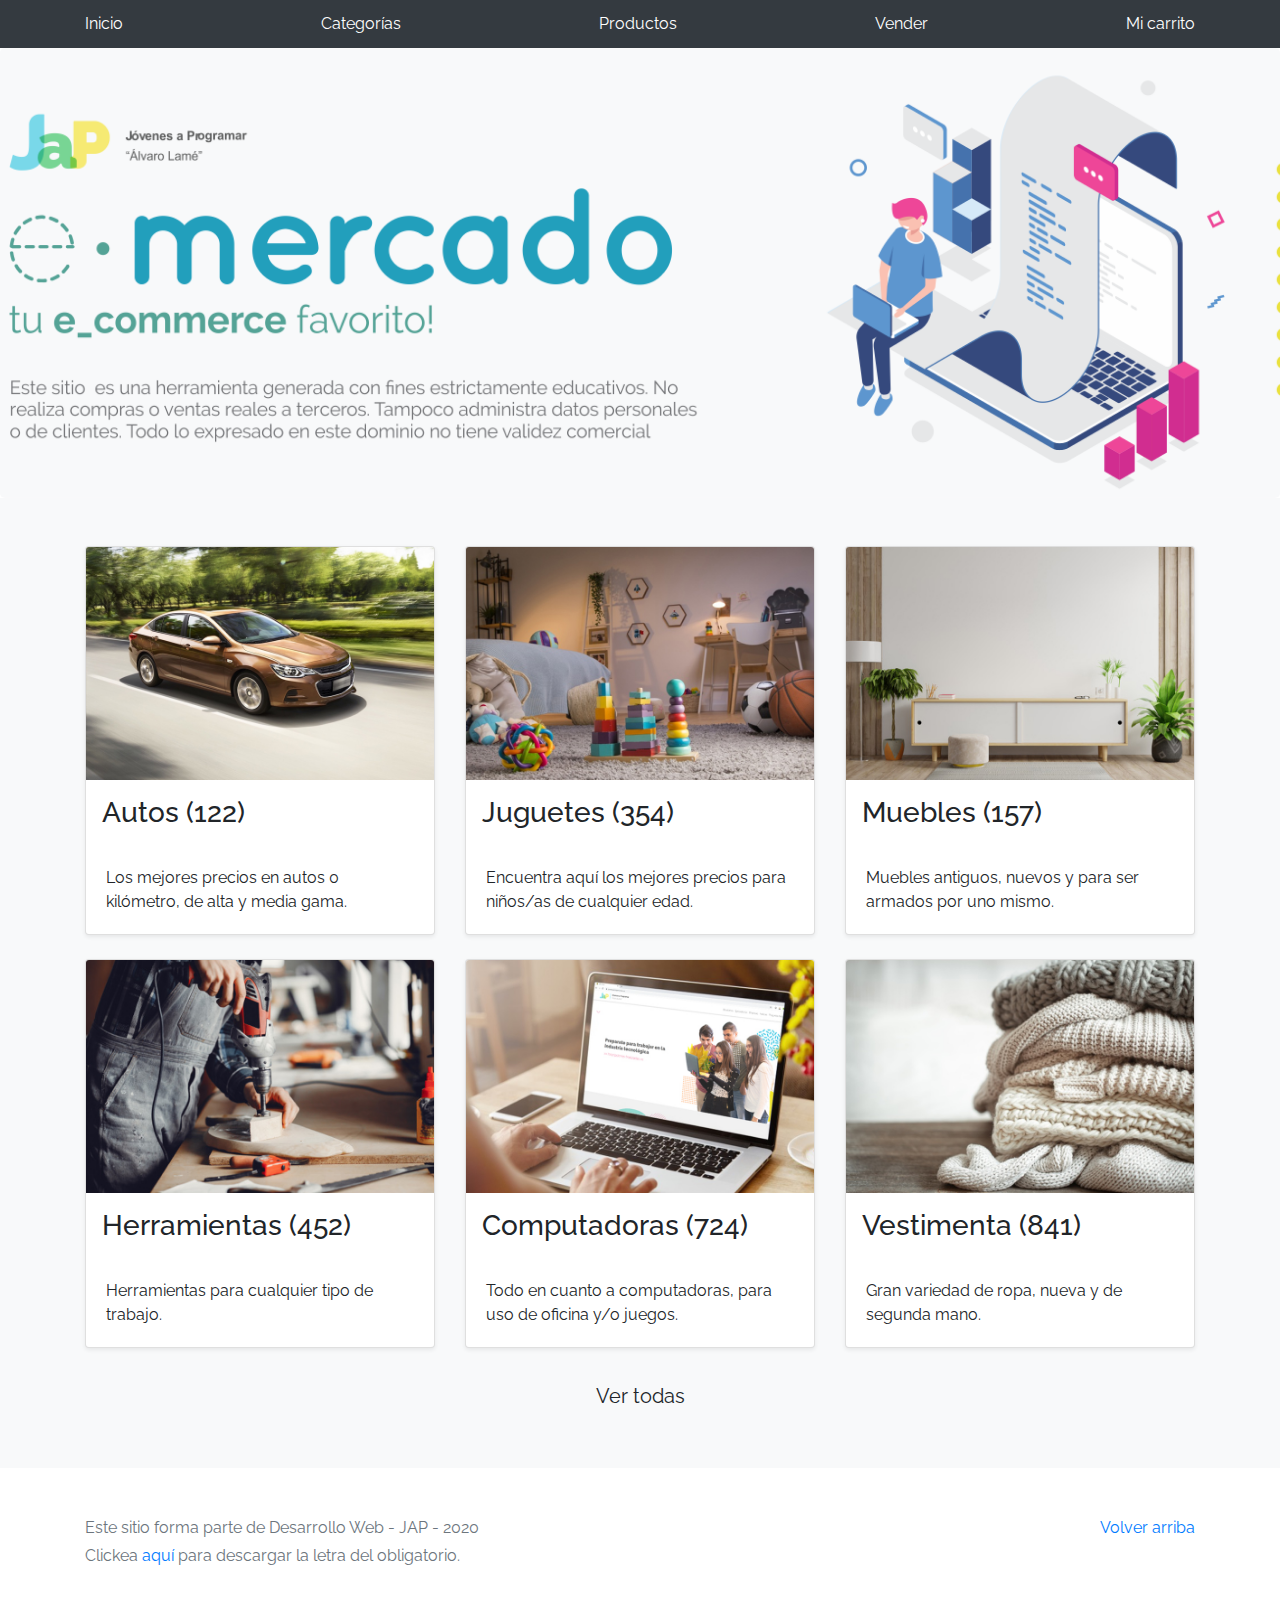
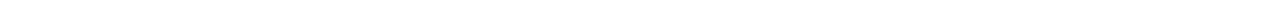
==== index.html @ 445b1076 "Agrego repo de jap" ====
<!DOCTYPE html>
<!-- saved from url=(0049)https://getbootstrap.com/docs/4.3/examples/album/ -->
<html lang="en">
  <head>
    <meta http-equiv="Content-Type" content="text/html; charset=UTF-8">
    <meta name="viewport" content="width=device-width, initial-scale=1, shrink-to-fit=no">
    <meta name="description" content="">
    <title>eMercado - Todo lo que busques está aquí</title>

    <link rel="canonical" href="https://getbootstrap.com/docs/4.3/examples/album/">
    <link href="https://fonts.googleapis.com/css?family=Raleway:300,300i,400,400i,700,700i,900,900i" rel="stylesheet">
    <!-- Bootstrap core CSS -->
    <link href="css/bootstrap.min.css" rel="stylesheet">
    <link href="css/styles.css" rel="stylesheet">
  </head>
  <body>
    <nav class="site-header sticky-top py-1 bg-dark">
      <div class="container d-flex flex-column flex-md-row justify-content-between">
        <a class="py-2 d-none d-md-inline-block" href="index.html">Inicio</a>
        <a class="py-2 d-none d-md-inline-block" href="categories.html">Categorías</a>
        <a class="py-2 d-none d-md-inline-block" href="products.html">Productos</a>
        <a class="py-2 d-none d-md-inline-block" href="sell.html">Vender</a>
        <a class="py-2 d-none d-md-inline-block" href="cart.html">Mi carrito</a>
      </div>
    </nav>
    <main role="main">
      <section class="jumbotron text-center">
        <div class="m-5">
          <h1></h1>
        </div>
      </section>
      <div class="album py-5 bg-light">
        <div class="container">
          <div class="row">
            <div class="col-md-4">
              <a href="categories.html" class="card mb-4 shadow-sm custom-card">
                <img class="bd-placeholder-img card-img-top"  src="img/cat1.jpg">
                <h3 class="m-3">Autos (122)</h3>
                <div class="card-body">
                  <p class="card-text">Los mejores precios en autos 0 kilómetro, de alta y media gama.</p>
                </div>
              </a>
            </div>
            <div class="col-md-4">
                <a href="categories.html" class="card mb-4 shadow-sm custom-card">
                  <img class="bd-placeholder-img card-img-top" src="img/cat2.jpg">
                  <h3 class="m-3">Juguetes (354)</h3>
                  <div class="card-body">
                    <p class="card-text">Encuentra aquí los mejores precios para niños/as de cualquier edad.</p>
                  </div>
                </a>
            </div>
            <div class="col-md-4">
                <a href="categories.html" class="card mb-4 shadow-sm custom-card">
                  <img class="bd-placeholder-img card-img-top" src="img/cat3.jpg">
                  <h3 class="m-3">Muebles (157)</h3>
                  <div class="card-body">
                    <p class="card-text">Muebles antiguos, nuevos y para ser armados por uno mismo.</p>
                  </div>
                </a>
            </div>
            <div class="col-md-4">
                <a href="categories.html" class="card mb-4 shadow-sm custom-card">
                  <img class="bd-placeholder-img card-img-top" src="img/cat4.jpg">
                  <h3 class="m-3">Herramientas (452)</h3>
                  <div class="card-body">
                    <p class="card-text">Herramientas para cualquier tipo de trabajo.</p>
                  </div>
                </a>
            </div>
            <div class="col-md-4">
                <a href="categories.html" class="card mb-4 shadow-sm custom-card">
                  <img class="bd-placeholder-img card-img-top" src="img/cat5.jpg">
                  <h3 class="m-3">Computadoras (724)</h3>
                  <div class="card-body">
                    <p class="card-text">Todo en cuanto a computadoras, para uso de oficina y/o juegos.</p>
                  </div>
                </a>
            </div>
            <div class="col-md-4">
                <a href="categories.html" class="card mb-4 shadow-sm custom-card">
                  <img class="bd-placeholder-img card-img-top" src="img/cat6.jpg">
                  <h3 class="m-3">Vestimenta (841)</h3>
                  <div class="card-body">
                    <p class="card-text">Gran variedad de ropa, nueva y de segunda mano.</p>
                  </div>
                </a>
            </div>
          </div>
          <div class="row">
              <a type="button" class="btn btn-light btn-lg btn-block" href="categories.html">Ver todas</a>
          </div>
        </div>
      </div>
    </main>
    <footer class="text-muted">
      <div class="container">
        <p class="float-right">
          <a href="#">Volver arriba</a>
        </p>
        <p>Este sitio forma parte de Desarrollo Web - JAP - 2020</p>
        <p>Clickea <a target="_blank" href="Letra.pdf">aquí</a> para descargar la letra del obligatorio.</p>
      </div>
    </footer>
    <script src="js/jquery-3.4.1.min.js"></script>
    <script src="js/bootstrap.bundle.min.js"></script>
    <script src="js/init.js"></script>
  </body>
</html>
---- css/styles.css ----
.jumbotron, .card-body, .container, .site-header{
    font-family: 'Raleway', serif !important;
}

.jumbotron .display-4{
    font-weight: bold;
}

.jumbotron {
  height: 50vh;
  padding: 5em inherit;
  margin-bottom: 0;
  background-color: #53C0FB;
  background: url('../img/cover_back.png');
  background-size: cover;
  background-position: center;
  background-repeat: no-repeat;
  color: black;
  font-weight: bold;
}

@media (min-width: 768px) {
  .jumbotron {
    padding-top: 6rem;
    padding-bottom: 6rem;
  }
}

.jumbotron p:last-child {
  margin-bottom: 0;
}

.jumbotron-heading {
  font-weight: 300;
}

.jumbotron .container {
  max-width: 40rem;
  background-color: rgba(255, 255, 255, 0.5);
  border-radius: 10px;
  text-shadow: 1px 1px 2px grey;
}

.jumbotron .lead{
  font-size: 38px;
}

footer {
  padding-top: 3rem;
  padding-bottom: 3rem;
}

footer p {
  margin-bottom: .25rem;
}

.site-header a {
  color: white;
  transition: ease-in-out color .15s;
}

.light-text {
  color: white;
}

.site-header .dropdown-menu a {
  color: black;
}

.dropzone{
  border: 2px dashed #0087F7;
  border-radius: 5px;
  background: white;
}

.alert{
  position: fixed;
  top:80px;
  width: 50%;
  left: 50%;
  transform: translate(-50%, 0);
}

.lds-ring {
  display: inline-block;
  position: relative;
  width: 64px;
  height: 64px;
  top:50%;
  left: 50%;
}
.lds-ring div {
  box-sizing: border-box;
  display: block;
  position: absolute;
  width: 51px;
  height: 51px;
  margin: 6px;
  border: 6px solid #fff;
  border-radius: 50%;
  animation: lds-ring 1.2s cubic-bezier(0.5, 0, 0.5, 1) infinite;
  border-color: #fff transparent transparent transparent;
}
.lds-ring div:nth-child(1) {
  animation-delay: -0.45s;
}
.lds-ring div:nth-child(2) {
  animation-delay: -0.3s;
}
.lds-ring div:nth-child(3) {
  animation-delay: -0.15s;
}
@keyframes lds-ring {
  0% {
    transform: rotate(0deg);
  }
  100% {
    transform: rotate(360deg);
  }
}

#spinner-wrapper{
  position: fixed;
  background-color: rgba(0,0,0,0.5);
  width:100%;
  height: 100%;
  top:0;
  left:0;
  z-index: 1021;
  display: none;
}

a.custom-card,
a.custom-card:hover {
  color: inherit;
  text-decoration: inherit;
}

.checked {
  color: orange;
}
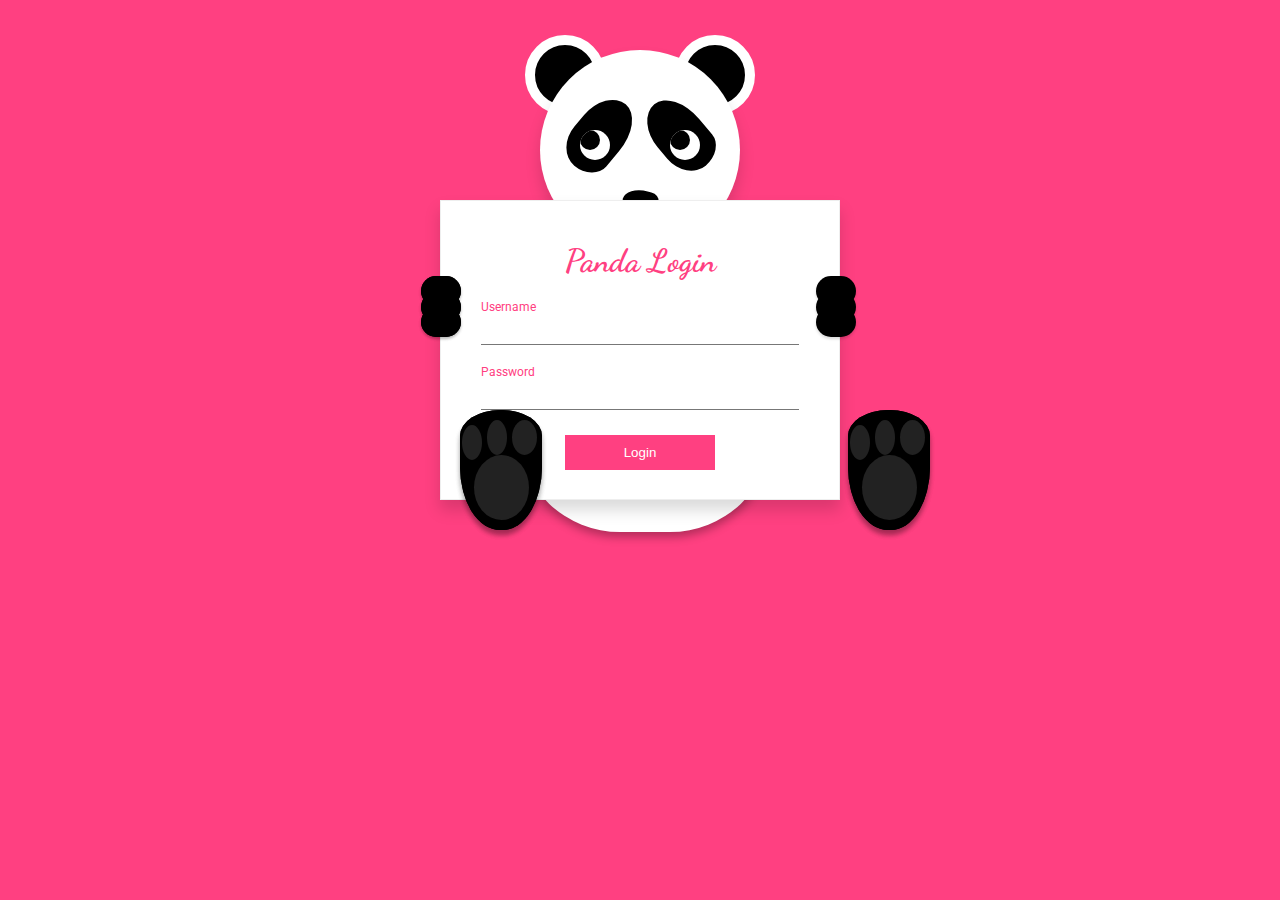
==== commit 49844b43: "cambio todo el login. renombro index como home y login como index" ====
--- a/index.html
+++ b/index.html
@@ -1,109 +1,77 @@
 <!DOCTYPE html>
 <!-- saved from url=(0049)https://getbootstrap.com/docs/4.3/examples/album/ -->
 <html lang="en">
-  <head>
-    <meta http-equiv="Content-Type" content="text/html; charset=UTF-8">
-    <meta name="viewport" content="width=device-width, initial-scale=1, shrink-to-fit=no">
-    <meta name="description" content="">
-    <title>eMercado - Todo lo que busques está aquí</title>
 
-    <link rel="canonical" href="https://getbootstrap.com/docs/4.3/examples/album/">
-    <link href="https://fonts.googleapis.com/css?family=Raleway:300,300i,400,400i,700,700i,900,900i" rel="stylesheet">
-    <!-- Bootstrap core CSS -->
-    <link href="css/bootstrap.min.css" rel="stylesheet">
-    <link href="css/styles.css" rel="stylesheet">
-  </head>
-  <body>
-    <nav class="site-header sticky-top py-1 bg-dark">
-      <div class="container d-flex flex-column flex-md-row justify-content-between">
-        <a class="py-2 d-none d-md-inline-block" href="index.html">Inicio</a>
-        <a class="py-2 d-none d-md-inline-block" href="categories.html">Categorías</a>
-        <a class="py-2 d-none d-md-inline-block" href="products.html">Productos</a>
-        <a class="py-2 d-none d-md-inline-block" href="sell.html">Vender</a>
-        <a class="py-2 d-none d-md-inline-block" href="cart.html">Mi carrito</a>
+<head>
+  <!-- <link href="//netdna.bootstrapcdn.com/bootstrap/3.2.0/css/bootstrap.min.css" rel="stylesheet" id="bootstrap-css">
+<script src="//netdna.bootstrapcdn.com/bootstrap/3.2.0/js/bootstrap.min.js"></script>
+<script src="//code.jquery.com/jquery-1.11.1.min.js"></script>
+  <meta http-equiv="Content-Type" content="text/html; charset=UTF-8">
+  <meta name="viewport" content="width=device-width, initial-scale=1, shrink-to-fit=no">
+  <meta name="description" content="">
+  
+  <link href="css/loggin.css" rel="stylesheet">
+  <link rel="canonical" href="https://getbootstrap.com/docs/4.3/examples/album/">
+  <link href="https://fonts.googleapis.com/css?family=Raleway:300,300i,400,400i,700,700i,900,900i" rel="stylesheet">
+   Bootstrap core CSS 
+  <link href="css/bootstrap.min.css" rel="stylesheet">
+  <link href="css/styles.css" rel="stylesheet"> -->
+  <title>eMercado - Todo lo que busques está aquí</title>
+    <link rel="stylesheet" href="css/loggin.css">
+    
+    
+</head>
+
+<body>
+  <script src="http://ajax.googleapis.com/ajax/libs/jquery/1.9.1/jquery.min.js"></script>
+  
+
+  <script src="js/login.js"></script>
+    <script src="js/init.js"></script>
+    <div class="panda">
+      <div class="ear"></div>
+      <div class="ear2"></div>
+      <div class="face">
+        <div class="eye-shade"></div>
+        <div class="eye-white">
+          <div class="eye-ball"></div>
+        </div>
+        <div class="eye-shade rgt"></div>
+        <div class="eye-white rgt">
+          <div class="eye-ball"></div>
+        </div>
+        <div class="nose"></div>
+        <div class="mouth"></div>
       </div>
-    </nav>
-    <main role="main">
-      <section class="jumbotron text-center">
-        <div class="m-5">
-          <h1></h1>
-        </div>
-      </section>
-      <div class="album py-5 bg-light">
-        <div class="container">
-          <div class="row">
-            <div class="col-md-4">
-              <a href="categories.html" class="card mb-4 shadow-sm custom-card">
-                <img class="bd-placeholder-img card-img-top"  src="img/cat1.jpg">
-                <h3 class="m-3">Autos (122)</h3>
-                <div class="card-body">
-                  <p class="card-text">Los mejores precios en autos 0 kilómetro, de alta y media gama.</p>
-                </div>
-              </a>
-            </div>
-            <div class="col-md-4">
-                <a href="categories.html" class="card mb-4 shadow-sm custom-card">
-                  <img class="bd-placeholder-img card-img-top" src="img/cat2.jpg">
-                  <h3 class="m-3">Juguetes (354)</h3>
-                  <div class="card-body">
-                    <p class="card-text">Encuentra aquí los mejores precios para niños/as de cualquier edad.</p>
-                  </div>
-                </a>
-            </div>
-            <div class="col-md-4">
-                <a href="categories.html" class="card mb-4 shadow-sm custom-card">
-                  <img class="bd-placeholder-img card-img-top" src="img/cat3.jpg">
-                  <h3 class="m-3">Muebles (157)</h3>
-                  <div class="card-body">
-                    <p class="card-text">Muebles antiguos, nuevos y para ser armados por uno mismo.</p>
-                  </div>
-                </a>
-            </div>
-            <div class="col-md-4">
-                <a href="categories.html" class="card mb-4 shadow-sm custom-card">
-                  <img class="bd-placeholder-img card-img-top" src="img/cat4.jpg">
-                  <h3 class="m-3">Herramientas (452)</h3>
-                  <div class="card-body">
-                    <p class="card-text">Herramientas para cualquier tipo de trabajo.</p>
-                  </div>
-                </a>
-            </div>
-            <div class="col-md-4">
-                <a href="categories.html" class="card mb-4 shadow-sm custom-card">
-                  <img class="bd-placeholder-img card-img-top" src="img/cat5.jpg">
-                  <h3 class="m-3">Computadoras (724)</h3>
-                  <div class="card-body">
-                    <p class="card-text">Todo en cuanto a computadoras, para uso de oficina y/o juegos.</p>
-                  </div>
-                </a>
-            </div>
-            <div class="col-md-4">
-                <a href="categories.html" class="card mb-4 shadow-sm custom-card">
-                  <img class="bd-placeholder-img card-img-top" src="img/cat6.jpg">
-                  <h3 class="m-3">Vestimenta (841)</h3>
-                  <div class="card-body">
-                    <p class="card-text">Gran variedad de ropa, nueva y de segunda mano.</p>
-                  </div>
-                </a>
-            </div>
-          </div>
-          <div class="row">
-              <a type="button" class="btn btn-light btn-lg btn-block" href="categories.html">Ver todas</a>
-          </div>
-        </div>
+      <div class="body"> </div>
+      <div class="foot">
+        <div class="finger"></div>
       </div>
-    </main>
-    <footer class="text-muted">
-      <div class="container">
-        <p class="float-right">
-          <a href="#">Volver arriba</a>
-        </p>
-        <p>Este sitio forma parte de Desarrollo Web - JAP - 2020</p>
-        <p>Clickea <a target="_blank" href="Letra.pdf">aquí</a> para descargar la letra del obligatorio.</p>
+      <div class="foot rgt">
+        <div class="finger"></div>
       </div>
-    </footer>
-    <script src="js/jquery-3.4.1.min.js"></script>
-    <script src="js/bootstrap.bundle.min.js"></script>
-    <script src="js/init.js"></script>
-  </body>
+    </div>
+      <div class="foot2">
+        <div class="finger2"></div>
+      </div>
+      <div class="foot2 rgt">
+        <div class="finger2"></div>
+      </div>
+    </div>
+    <form action="home.html">
+      <div class="hand"></div>
+      <div class="hand2"></div>
+      <div class="hand rgt"></div>
+      <h1>Panda Login</h1>
+      <div class="form-group">
+        <input required="required" class="form-control"/>
+        <label class="form-label">Username    </label>
+      </div>
+      <div class="form-group">
+        <input id="password" type="password" required="required" class="form-control"/>
+        <label class="form-label">Password</label>
+        <button class="btn">Login </button>
+      </div>
+    </form>
+</body>
 </html>--- a/css/loggin.css
+++ b/css/loggin.css
@@ -0,0 +1,450 @@
+@import "compass/css3";
+@import url(https://fonts.googleapis.com/css?family=Dancing+Script|Roboto);
+*,
+*:after,
+*:before {
+  box-sizing:border-box;
+}
+
+
+
+body {
+  background: #ff4081;
+  text-align: center;
+  font-family: "Roboto", sans-serif;
+}
+.panda {
+  position: relative;
+  width: 200px;
+  margin: 50px auto;
+}
+
+.face {
+  width: 200px;
+  height: 200px;
+  background: #fff;
+  border-radius:100%;
+  margin: 50px auto;
+  box-shadow:0 10px 15px rgba(0, 0, 0, 0.15);
+  z-index: 50;
+  position: relative;
+}
+.ear {
+  position: absolute;
+  width: 80px;
+  height: 80px;
+  background: #000;
+  z-index: 5;
+  border: 10px solid #fff;
+  left: -15px;
+  top: -15px;
+  border-radius:100%;
+}
+  .ear2 {
+    content: "";
+    left: 135px;
+    position: absolute;
+  width: 80px;
+  height: 80px;
+  background: #000;
+  z-index: 5;
+  border: 10px solid #fff;
+  top: -15px;
+  border-radius:100%;
+  }
+
+.eye-shade {
+  background: #000;
+  width: 50px;
+  height: 80px;
+  margin: 10px;
+  position: absolute;
+  top: 35px;
+  left: 25px;
+  rotate:220deg;
+  border-radius:25px / 20px 30px 35px 40px;
+}
+  .eye-shade.rgt {
+    rotate:140deg;
+    left: 105px;
+  }
+
+
+.eye-white {
+  position: absolute;
+  width: 30px;
+  height: 30px;
+  border-radius:100%;
+  background: #fff;
+  z-index: 500;
+  left: 40px;
+  top: 80px;
+  overflow: hidden;
+}
+  .eye-white.rgt {
+    right: 40px;
+    left: auto;
+  }
+
+.eye-ball {
+  position: absolute;
+  width: 0px;
+  height: 0px;
+  left: 20px;
+  top: 20px;
+  max-width: 10px;
+  max-height: 10px;
+  transition:0.1s;
+}
+    .eye-ball::after {
+    content: "";
+    background: #000;
+    position: absolute;
+    border-radius:100%;
+    right: 0;
+    bottom: 0px;
+    width: 20px;
+    height: 20px;
+  }
+
+
+.nose {
+  position: absolute;
+  height: 20px;
+  width: 35px;
+  bottom: 40px;
+  left: 0;
+  right: 0;
+  margin: auto;
+  border-radius:50px 20px/ 30px 15px;
+  rotate:15deg;
+  background: #000;
+}
+.body {
+  background: #fff;
+  position: absolute;
+  top: 200px;
+  left: -20px;
+  border-radius:100px 100px 100px 100px / 126px 126px 96px 96px;
+  width: 250px;
+  height: 282px;
+  box-shadow:0 5px 10px rgba(0, 0, 0, 0.3);
+}
+.hand {
+  width: 40px;
+  height: 30px;
+  border-radius:50px;
+  box-shadow:0 2px 3px rgba(0, 0, 0, 0.15);
+  background: #000;
+  margin: 5px;
+  position: absolute;
+  top: 70px;
+  left: -25px;
+}
+  .hand:after,
+  .hand:before {
+    content: "";
+    left: -5px;
+    top: 11px;
+    width: 40px;
+  height: 30px;
+  border-radius:50px;
+  box-shadow:0 2px 3px rgba(0, 0, 0, 0.15);
+  background: #000;
+  margin: 5px;
+  position: absolute;
+  }
+  .hand:before {
+    top: 26px;
+  }
+
+  .hand .rgt {
+    left: auto;
+    right: -25px;
+  }
+    .hand .rgt:after,
+    :before {
+      left: auto;
+      right: -5px;
+    }
+
+    .hand2 {
+      width: 40px;
+      height: 30px;
+      border-radius:50px;
+      box-shadow:0 2px 3px rgba(0, 0, 0, 0.15);
+      background: #000;
+      margin: 5px;
+      position: absolute;
+      top: 70px;
+      left: 370px;
+    }
+      .hand2:after,
+      .hand2:before {
+        content: "";
+        left: -5px;
+        top: 11px;
+        width: 40px;
+      height: 30px;
+      border-radius:50px;
+      box-shadow:0 2px 3px rgba(0, 0, 0, 0.15);
+      background: #000;
+      margin: 5px;
+      position: absolute;
+      }
+      .hand2:before {
+        top: 26px;
+      }
+
+.foot {
+  top: 360px;
+  left: -80px;
+  position: absolute;
+  background: #000;
+  z-index: 1400;
+  box-shadow:0 5px 5px rgba(0, 0, 0, 0.2);
+  border-radius:40px 40px 39px 40px / 26px 26px 63px 63px;
+  width: 82px;
+  height: 120px;
+}
+  .foot::after {
+    content: "";
+    width: 55px;
+    height: 65px;
+    background: #222;
+    border-radius:100%;
+    position: absolute;
+    bottom: 10px;
+    left: 0;
+    right: 0;
+    margin: auto;
+  }
+
+  .foot .finger {
+    position: absolute;
+    width: 25px;
+    height: 35px;
+    background: #222;
+    border-radius:100%;
+    top: 10px;
+    right: 5px;
+  }
+  .foot .finger:after,
+    .foot .finger:before {
+      content: "";
+      position: absolute;
+    height: 35px;
+    background: #222;
+    border-radius:100%;
+      right: 30px;
+      width: 20px;
+      top: 0;
+    }
+    .foot .finger:before {
+      right: 55px;
+      top: 5px;
+    }
+
+    .foot .rgt {
+      left: auto;
+      right: -80px;
+      }
+      .foot .rgt .finger {
+        left: 5px;
+        right: auto;
+      }
+        .foot .rgt .finger:after {
+          left: 30px;
+          right: auto;
+        }
+        .foot .rgt .finger:before {
+          left: 55px;
+          right: auto;
+        }
+  
+    .foot2 {
+      top: 410px;
+      left: 848px;
+      position: absolute;
+      background: #000;
+      z-index: 1400;
+      box-shadow:0 5px 5px rgba(0, 0, 0, 0.2);
+      border-radius:40px 40px 39px 40px / 26px 26px 63px 63px;
+      width: 82px;
+      height: 120px;
+    }
+      .foot2::after {
+        content: "";
+        width: 55px;
+        height: 65px;
+        background: #222;
+        border-radius:100%;
+        position: absolute;
+        bottom: 10px;
+        left: 0;
+        right: 0;
+        margin: auto;
+      }
+    
+      .foot2 .finger2 {
+        position: absolute;
+        width: 25px;
+        height: 35px;
+        background: #222;
+        border-radius:100%;
+        top: 10px;
+        right: 5px;
+      }
+      .foot2 .finger2:after,
+        .foot2 .finger2:before {
+          content: "";
+          position: absolute;
+        height: 35px;
+        background: #222;
+        border-radius:100%;
+          right: 30px;
+          width: 20px;
+          top: 0;
+        }
+        .foot2 .finger2:before {
+          right: 55px;
+          top: 5px;
+        }
+        .foot2 rgt {
+          left: auto;
+          right: -80px;
+          }
+          .foot2 .rgt .finger2 {
+            left: 5px;
+            right: auto;
+          }
+            .foot2 .rgt .finger2:after {
+              left: 30px;
+              right: auto;
+            }
+            .foot2 .rgt .finger2:before {
+              left: 55px;
+              right: auto;
+            }
+
+form {
+  display: none;
+  max-width: 400px;
+  padding: 20px 40px;
+  background: #fff;
+  height: 300px;
+  margin: auto;
+  display: block;
+  box-shadow:0 10px 15px rgba(0, 0, 0, 0.15);
+  transition:0.3s;
+  position: relative;
+  transform:translateY(-100px);
+  z-index: 500;
+  border: 1px solid #eee;
+}
+  form .up {
+    transform:translateY(-180px);
+  }
+
+h1 {
+  color: #ff4081;
+  font-family: "Dancing Script", cursive;
+}
+.btn {
+  background: #fff;
+  padding: 5px;
+  width: 150px;
+  height: 35px;
+  border: 1px solid #ff4081;
+  margin-top: 25px;
+  cursor: pointer;
+  transition:0.3s;
+  box-shadow:0 50px #ff4081 inset;
+  color: #fff;
+}
+  .btnhover {
+    box-shadow:0 0 #ff4081 inset;
+    color: #ff4081;
+  }
+  .btn:focus {
+    outline: none;
+  }
+
+.form-group {
+  position: relative;
+  font-size: 15px;
+  color: #666;
+  
+    margin-top: 30px;
+  }
+
+  .form-group .form-label {
+    position: absolute;
+    z-index: 1;
+    left: 0;
+    top: 5px;
+    transition:0.3s;
+  }
+
+  .form-group .form-control {
+    width: 100%;
+    position: relative;
+    z-index: 3;
+    height: 35px;
+    background: none;
+    border: none;
+    padding: 5px 0;
+    transition:0.3s;
+    border-bottom: 1px solid #777;
+    color: #555;
+  }
+  .form-group .form-control:invalid {
+      outline: none;
+    }
+
+    .form-group .form-control:focus,
+    .form-group .form-control:valid {
+      outline: none;
+
+      box-shadow:0 1px #ff4081;
+      border-color: #ff4081;
+    }
+    .form-group .form-label {
+        font-size: 12px;
+        color: #ff4081;
+        transform:translateY(-15px);
+      }
+      .form-group .form-label:valid {
+        font-size: 12px;
+        color: #ff4081;
+        transform:translateY(-15px);
+      }
+
+.wrong-entry {
+  animation:wrong-log 0.3s;
+}
+  .wrong-entry .alert {
+    opacity: 1;
+    scale:1;
+  }
+
+
+@keyframes eye-blink {
+  to {
+    height: 30px;
+  }
+}
+@keyframes wrong-log {
+  0%,
+  100% {
+    left: 0px;
+  }
+  20%,
+  60% {
+    left: 20px;
+  }
+  40%,
+  80% {
+    left: -20px;
+  }
+}
--- a/css/loggin.css
+++ b/css/loggin.css
@@ -0,0 +1,450 @@
+@import "compass/css3";
+@import url(https://fonts.googleapis.com/css?family=Dancing+Script|Roboto);
+*,
+*:after,
+*:before {
+  box-sizing:border-box;
+}
+
+
+
+body {
+  background: #ff4081;
+  text-align: center;
+  font-family: "Roboto", sans-serif;
+}
+.panda {
+  position: relative;
+  width: 200px;
+  margin: 50px auto;
+}
+
+.face {
+  width: 200px;
+  height: 200px;
+  background: #fff;
+  border-radius:100%;
+  margin: 50px auto;
+  box-shadow:0 10px 15px rgba(0, 0, 0, 0.15);
+  z-index: 50;
+  position: relative;
+}
+.ear {
+  position: absolute;
+  width: 80px;
+  height: 80px;
+  background: #000;
+  z-index: 5;
+  border: 10px solid #fff;
+  left: -15px;
+  top: -15px;
+  border-radius:100%;
+}
+  .ear2 {
+    content: "";
+    left: 135px;
+    position: absolute;
+  width: 80px;
+  height: 80px;
+  background: #000;
+  z-index: 5;
+  border: 10px solid #fff;
+  top: -15px;
+  border-radius:100%;
+  }
+
+.eye-shade {
+  background: #000;
+  width: 50px;
+  height: 80px;
+  margin: 10px;
+  position: absolute;
+  top: 35px;
+  left: 25px;
+  rotate:220deg;
+  border-radius:25px / 20px 30px 35px 40px;
+}
+  .eye-shade.rgt {
+    rotate:140deg;
+    left: 105px;
+  }
+
+
+.eye-white {
+  position: absolute;
+  width: 30px;
+  height: 30px;
+  border-radius:100%;
+  background: #fff;
+  z-index: 500;
+  left: 40px;
+  top: 80px;
+  overflow: hidden;
+}
+  .eye-white.rgt {
+    right: 40px;
+    left: auto;
+  }
+
+.eye-ball {
+  position: absolute;
+  width: 0px;
+  height: 0px;
+  left: 20px;
+  top: 20px;
+  max-width: 10px;
+  max-height: 10px;
+  transition:0.1s;
+}
+    .eye-ball::after {
+    content: "";
+    background: #000;
+    position: absolute;
+    border-radius:100%;
+    right: 0;
+    bottom: 0px;
+    width: 20px;
+    height: 20px;
+  }
+
+
+.nose {
+  position: absolute;
+  height: 20px;
+  width: 35px;
+  bottom: 40px;
+  left: 0;
+  right: 0;
+  margin: auto;
+  border-radius:50px 20px/ 30px 15px;
+  rotate:15deg;
+  background: #000;
+}
+.body {
+  background: #fff;
+  position: absolute;
+  top: 200px;
+  left: -20px;
+  border-radius:100px 100px 100px 100px / 126px 126px 96px 96px;
+  width: 250px;
+  height: 282px;
+  box-shadow:0 5px 10px rgba(0, 0, 0, 0.3);
+}
+.hand {
+  width: 40px;
+  height: 30px;
+  border-radius:50px;
+  box-shadow:0 2px 3px rgba(0, 0, 0, 0.15);
+  background: #000;
+  margin: 5px;
+  position: absolute;
+  top: 70px;
+  left: -25px;
+}
+  .hand:after,
+  .hand:before {
+    content: "";
+    left: -5px;
+    top: 11px;
+    width: 40px;
+  height: 30px;
+  border-radius:50px;
+  box-shadow:0 2px 3px rgba(0, 0, 0, 0.15);
+  background: #000;
+  margin: 5px;
+  position: absolute;
+  }
+  .hand:before {
+    top: 26px;
+  }
+
+  .hand .rgt {
+    left: auto;
+    right: -25px;
+  }
+    .hand .rgt:after,
+    :before {
+      left: auto;
+      right: -5px;
+    }
+
+    .hand2 {
+      width: 40px;
+      height: 30px;
+      border-radius:50px;
+      box-shadow:0 2px 3px rgba(0, 0, 0, 0.15);
+      background: #000;
+      margin: 5px;
+      position: absolute;
+      top: 70px;
+      left: 370px;
+    }
+      .hand2:after,
+      .hand2:before {
+        content: "";
+        left: -5px;
+        top: 11px;
+        width: 40px;
+      height: 30px;
+      border-radius:50px;
+      box-shadow:0 2px 3px rgba(0, 0, 0, 0.15);
+      background: #000;
+      margin: 5px;
+      position: absolute;
+      }
+      .hand2:before {
+        top: 26px;
+      }
+
+.foot {
+  top: 360px;
+  left: -80px;
+  position: absolute;
+  background: #000;
+  z-index: 1400;
+  box-shadow:0 5px 5px rgba(0, 0, 0, 0.2);
+  border-radius:40px 40px 39px 40px / 26px 26px 63px 63px;
+  width: 82px;
+  height: 120px;
+}
+  .foot::after {
+    content: "";
+    width: 55px;
+    height: 65px;
+    background: #222;
+    border-radius:100%;
+    position: absolute;
+    bottom: 10px;
+    left: 0;
+    right: 0;
+    margin: auto;
+  }
+
+  .foot .finger {
+    position: absolute;
+    width: 25px;
+    height: 35px;
+    background: #222;
+    border-radius:100%;
+    top: 10px;
+    right: 5px;
+  }
+  .foot .finger:after,
+    .foot .finger:before {
+      content: "";
+      position: absolute;
+    height: 35px;
+    background: #222;
+    border-radius:100%;
+      right: 30px;
+      width: 20px;
+      top: 0;
+    }
+    .foot .finger:before {
+      right: 55px;
+      top: 5px;
+    }
+
+    .foot .rgt {
+      left: auto;
+      right: -80px;
+      }
+      .foot .rgt .finger {
+        left: 5px;
+        right: auto;
+      }
+        .foot .rgt .finger:after {
+          left: 30px;
+          right: auto;
+        }
+        .foot .rgt .finger:before {
+          left: 55px;
+          right: auto;
+        }
+  
+    .foot2 {
+      top: 410px;
+      left: 848px;
+      position: absolute;
+      background: #000;
+      z-index: 1400;
+      box-shadow:0 5px 5px rgba(0, 0, 0, 0.2);
+      border-radius:40px 40px 39px 40px / 26px 26px 63px 63px;
+      width: 82px;
+      height: 120px;
+    }
+      .foot2::after {
+        content: "";
+        width: 55px;
+        height: 65px;
+        background: #222;
+        border-radius:100%;
+        position: absolute;
+        bottom: 10px;
+        left: 0;
+        right: 0;
+        margin: auto;
+      }
+    
+      .foot2 .finger2 {
+        position: absolute;
+        width: 25px;
+        height: 35px;
+        background: #222;
+        border-radius:100%;
+        top: 10px;
+        right: 5px;
+      }
+      .foot2 .finger2:after,
+        .foot2 .finger2:before {
+          content: "";
+          position: absolute;
+        height: 35px;
+        background: #222;
+        border-radius:100%;
+          right: 30px;
+          width: 20px;
+          top: 0;
+        }
+        .foot2 .finger2:before {
+          right: 55px;
+          top: 5px;
+        }
+        .foot2 rgt {
+          left: auto;
+          right: -80px;
+          }
+          .foot2 .rgt .finger2 {
+            left: 5px;
+            right: auto;
+          }
+            .foot2 .rgt .finger2:after {
+              left: 30px;
+              right: auto;
+            }
+            .foot2 .rgt .finger2:before {
+              left: 55px;
+              right: auto;
+            }
+
+form {
+  display: none;
+  max-width: 400px;
+  padding: 20px 40px;
+  background: #fff;
+  height: 300px;
+  margin: auto;
+  display: block;
+  box-shadow:0 10px 15px rgba(0, 0, 0, 0.15);
+  transition:0.3s;
+  position: relative;
+  transform:translateY(-100px);
+  z-index: 500;
+  border: 1px solid #eee;
+}
+  form .up {
+    transform:translateY(-180px);
+  }
+
+h1 {
+  color: #ff4081;
+  font-family: "Dancing Script", cursive;
+}
+.btn {
+  background: #fff;
+  padding: 5px;
+  width: 150px;
+  height: 35px;
+  border: 1px solid #ff4081;
+  margin-top: 25px;
+  cursor: pointer;
+  transition:0.3s;
+  box-shadow:0 50px #ff4081 inset;
+  color: #fff;
+}
+  .btnhover {
+    box-shadow:0 0 #ff4081 inset;
+    color: #ff4081;
+  }
+  .btn:focus {
+    outline: none;
+  }
+
+.form-group {
+  position: relative;
+  font-size: 15px;
+  color: #666;
+  
+    margin-top: 30px;
+  }
+
+  .form-group .form-label {
+    position: absolute;
+    z-index: 1;
+    left: 0;
+    top: 5px;
+    transition:0.3s;
+  }
+
+  .form-group .form-control {
+    width: 100%;
+    position: relative;
+    z-index: 3;
+    height: 35px;
+    background: none;
+    border: none;
+    padding: 5px 0;
+    transition:0.3s;
+    border-bottom: 1px solid #777;
+    color: #555;
+  }
+  .form-group .form-control:invalid {
+      outline: none;
+    }
+
+    .form-group .form-control:focus,
+    .form-group .form-control:valid {
+      outline: none;
+
+      box-shadow:0 1px #ff4081;
+      border-color: #ff4081;
+    }
+    .form-group .form-label {
+        font-size: 12px;
+        color: #ff4081;
+        transform:translateY(-15px);
+      }
+      .form-group .form-label:valid {
+        font-size: 12px;
+        color: #ff4081;
+        transform:translateY(-15px);
+      }
+
+.wrong-entry {
+  animation:wrong-log 0.3s;
+}
+  .wrong-entry .alert {
+    opacity: 1;
+    scale:1;
+  }
+
+
+@keyframes eye-blink {
+  to {
+    height: 30px;
+  }
+}
+@keyframes wrong-log {
+  0%,
+  100% {
+    left: 0px;
+  }
+  20%,
+  60% {
+    left: 20px;
+  }
+  40%,
+  80% {
+    left: -20px;
+  }
+}
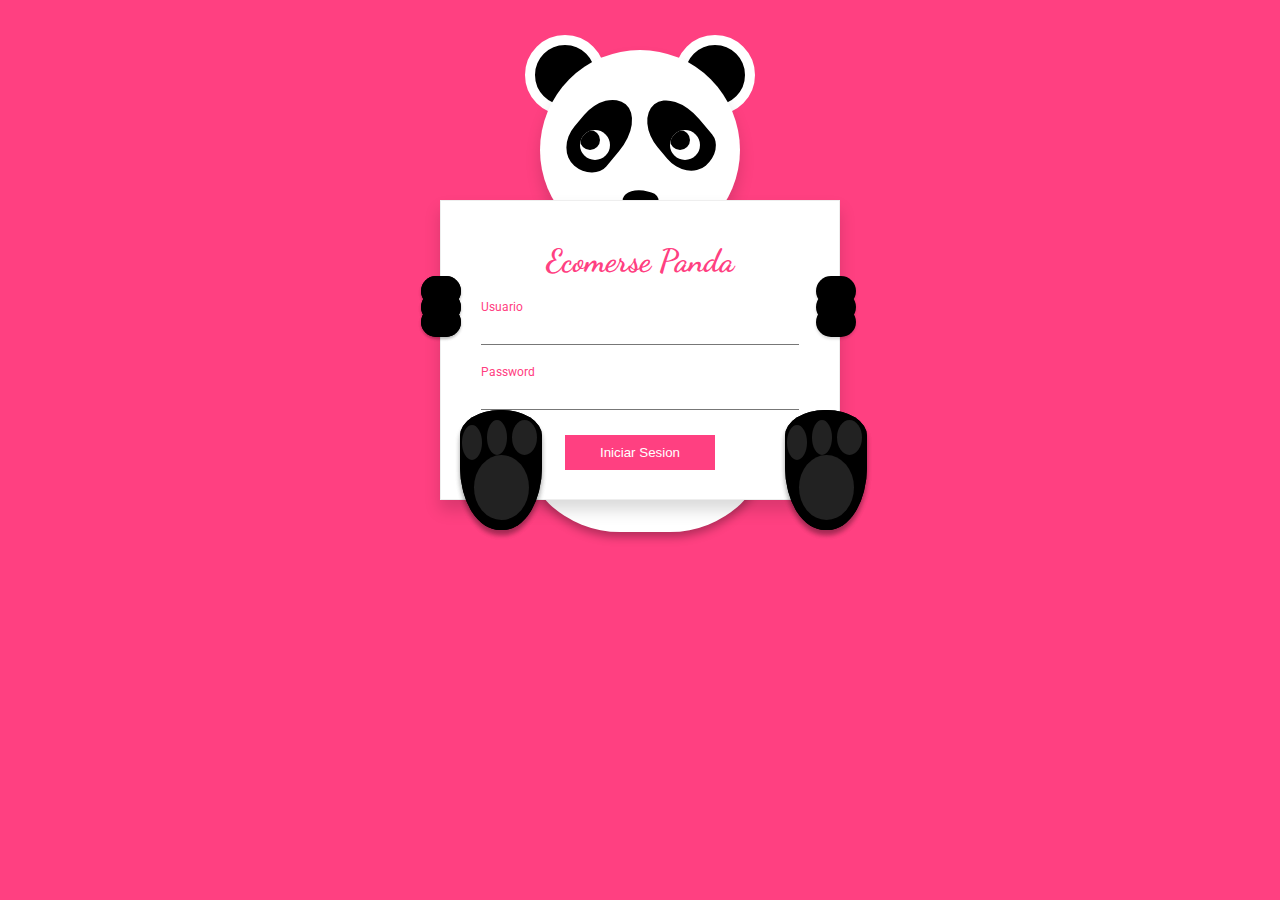
==== commit 7e7abaa2: "acomodo foot2, no queda responsive" ====
--- a/index.html
+++ b/index.html
@@ -50,27 +50,27 @@
       <div class="foot rgt">
         <div class="finger"></div>
       </div>
+      
     </div>
-      <div class="foot2">
-        <div class="finger2"></div>
-      </div>
-      <div class="foot2 rgt">
-        <div class="finger2"></div>
-      </div>
+    <div class="foot2">
+      <div class="finger2"></div>
+    </div>
+    <div class="foot2 rgt">
+      <div class="finger2"></div>
     </div>
     <form action="home.html">
       <div class="hand"></div>
       <div class="hand2"></div>
       <div class="hand rgt"></div>
-      <h1>Panda Login</h1>
+      <h1>Ecomerse Panda</h1>
       <div class="form-group">
         <input required="required" class="form-control"/>
-        <label class="form-label">Username    </label>
+        <label class="form-label">Usuario    </label>
       </div>
       <div class="form-group">
         <input id="password" type="password" required="required" class="form-control"/>
         <label class="form-label">Password</label>
-        <button class="btn">Login </button>
+        <button class="btn">Iniciar Sesion </button>
       </div>
     </form>
 </body>
--- a/css/loggin.css
+++ b/css/loggin.css
@@ -264,7 +264,7 @@
   
     .foot2 {
       top: 410px;
-      left: 848px;
+      left: 785px;
       position: absolute;
       background: #000;
       z-index: 1400;
@@ -310,7 +310,7 @@
           right: 55px;
           top: 5px;
         }
-        .foot2 rgt {
+        .foot2 .rgt {
           left: auto;
           right: -80px;
           }
--- a/css/loggin.css
+++ b/css/loggin.css
@@ -264,7 +264,7 @@
   
     .foot2 {
       top: 410px;
-      left: 848px;
+      left: 785px;
       position: absolute;
       background: #000;
       z-index: 1400;
@@ -310,7 +310,7 @@
           right: 55px;
           top: 5px;
         }
-        .foot2 rgt {
+        .foot2 .rgt {
           left: auto;
           right: -80px;
           }
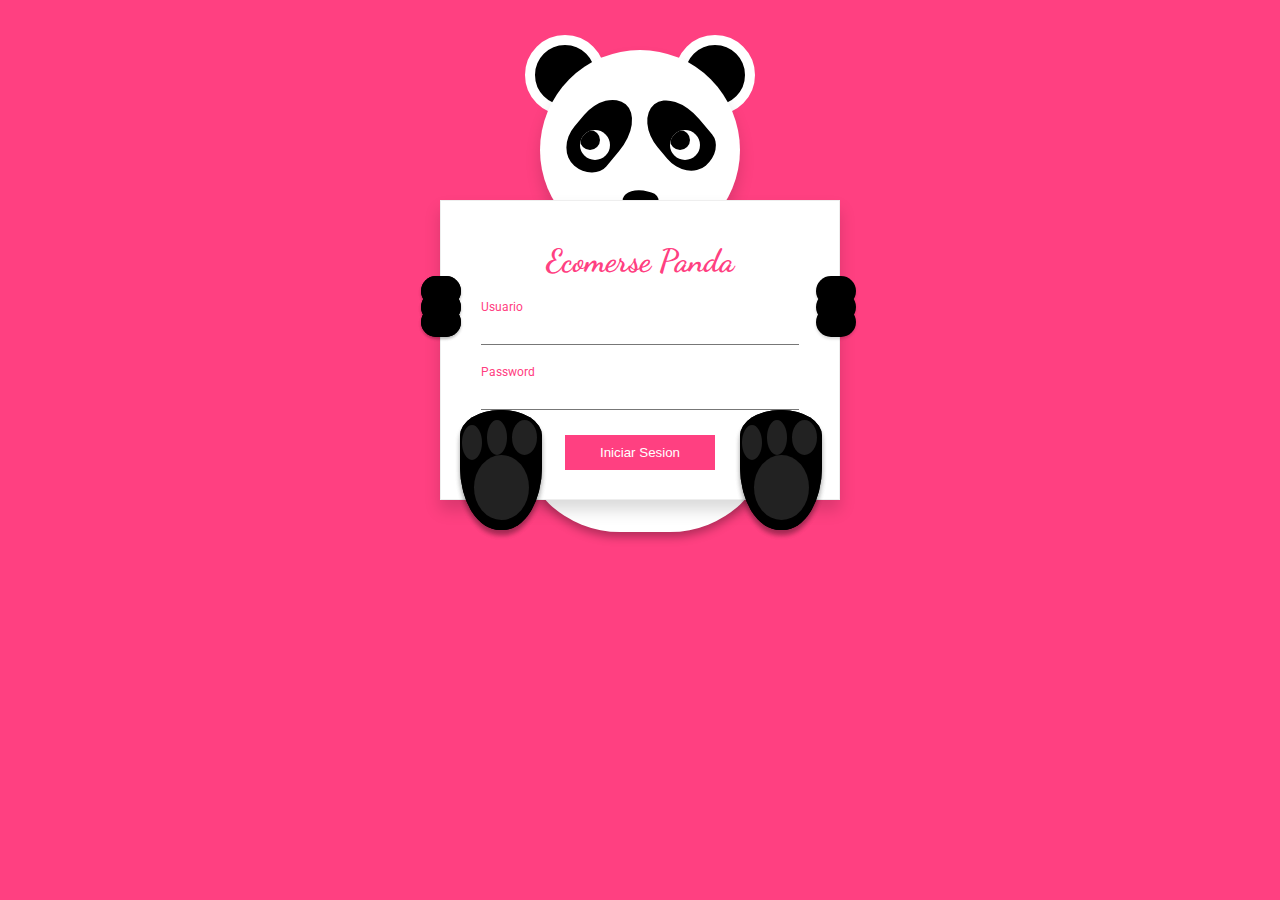
==== commit 4d292435: "arreglo foot2 para que quede responsive" ====
--- a/index.html
+++ b/index.html
@@ -50,14 +50,14 @@
       <div class="foot rgt">
         <div class="finger"></div>
       </div>
-      
+      <div class="foot2">
+        <div class="finger2"></div>
+      </div>
+      <div class="foot2 rgt">
+        <div class="finger2"></div>
+      </div>
     </div>
-    <div class="foot2">
-      <div class="finger2"></div>
-    </div>
-    <div class="foot2 rgt">
-      <div class="finger2"></div>
-    </div>
+   
     <form action="home.html">
       <div class="hand"></div>
       <div class="hand2"></div>
--- a/css/loggin.css
+++ b/css/loggin.css
@@ -1,4 +1,5 @@
-@import "compass/css3";
+/*me basé en el template https://codepen.io/vineethtrv/pen/NxqKoY*/
+@import "compass";
 @import url(https://fonts.googleapis.com/css?family=Dancing+Script|Roboto);
 *,
 *:after,
@@ -263,8 +264,8 @@
         }
   
     .foot2 {
-      top: 410px;
-      left: 785px;
+      top: 360px;
+      left: 200px;
       position: absolute;
       background: #000;
       z-index: 1400;
@@ -362,7 +363,7 @@
   box-shadow:0 50px #ff4081 inset;
   color: #fff;
 }
-  .btnhover {
+  .btn:hover {
     box-shadow:0 0 #ff4081 inset;
     color: #ff4081;
   }
--- a/css/loggin.css
+++ b/css/loggin.css
@@ -1,4 +1,5 @@
-@import "compass/css3";
+/*me basé en el template https://codepen.io/vineethtrv/pen/NxqKoY*/
+@import "compass";
 @import url(https://fonts.googleapis.com/css?family=Dancing+Script|Roboto);
 *,
 *:after,
@@ -263,8 +264,8 @@
         }
   
     .foot2 {
-      top: 410px;
-      left: 785px;
+      top: 360px;
+      left: 200px;
       position: absolute;
       background: #000;
       z-index: 1400;
@@ -362,7 +363,7 @@
   box-shadow:0 50px #ff4081 inset;
   color: #fff;
 }
-  .btnhover {
+  .btn:hover {
     box-shadow:0 0 #ff4081 inset;
     color: #ff4081;
   }
